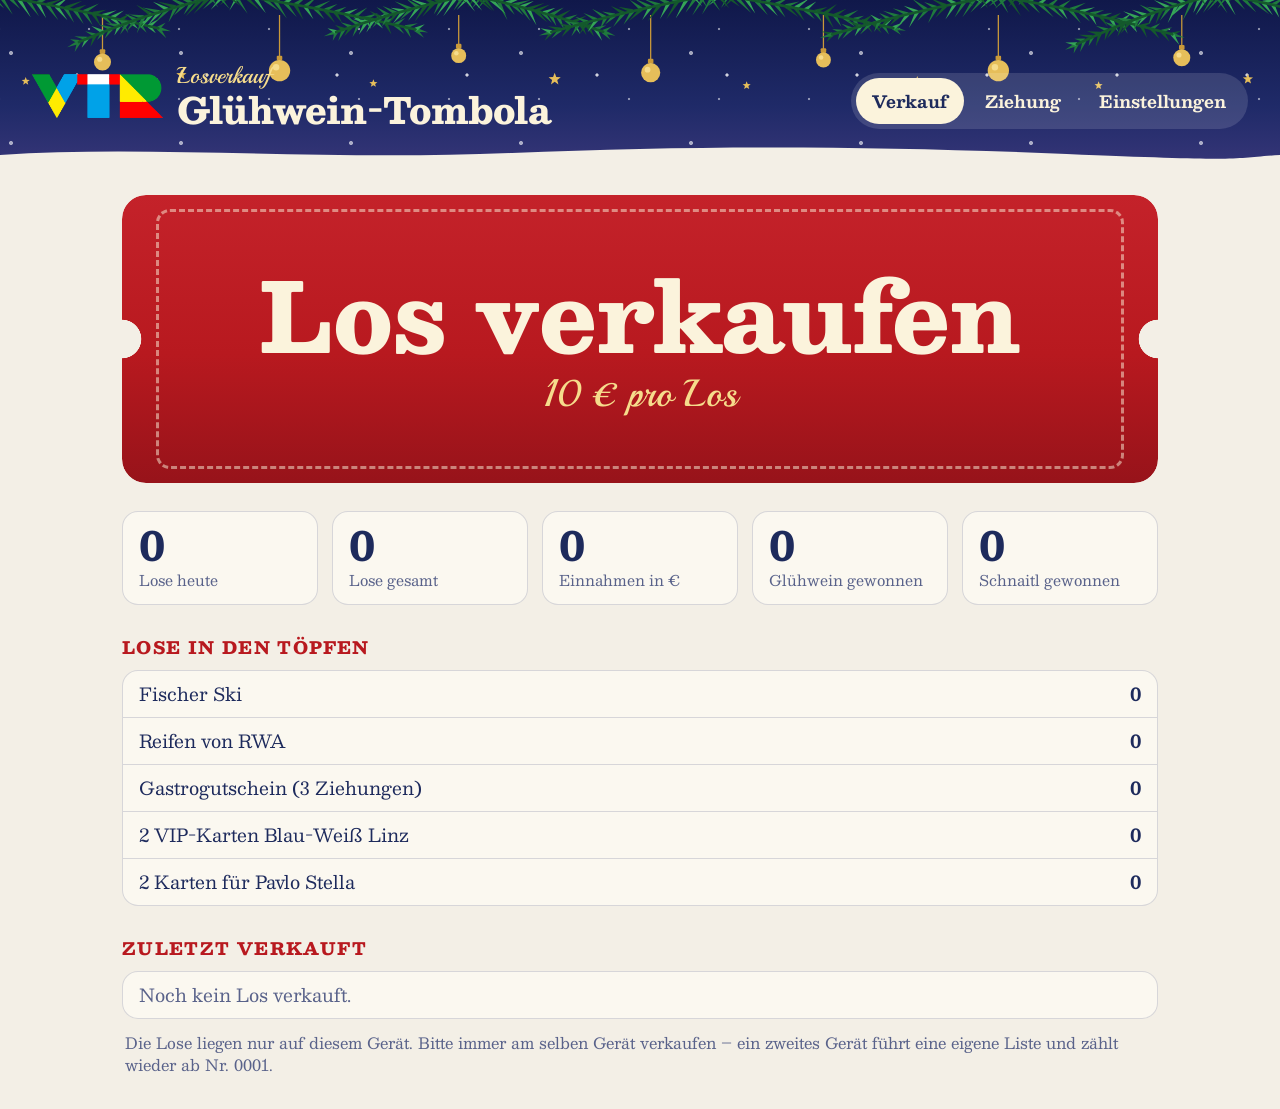
==== index.html @ b615bb98 "Seite mit den Gewinnnummern und ihren QR-Code entfernt Eine öffentliche Liste gibt es nicht mehr; de" ====
<!doctype html>
<html lang="de">
<head>
<meta charset="utf-8">
<meta name="viewport" content="width=device-width, initial-scale=1, viewport-fit=cover">
<meta name="theme-color" content="#10184A">
<meta name="robots" content="noindex">
<title>Tombola – Stand</title>
<link rel="manifest" href="manifest.json">
<link rel="stylesheet" href="stil.css">
</head>
<body class="stand">

<header class="kopf">
  <div class="marke">
    <img class="logo" src="motive/vtr-logo.png" alt="Logo VTR" width="502" height="168">
    <div>
      <p class="schwung">Losverkauf</p>
      <h1 class="block" id="titel">Tombola</h1>
    </div>
  </div>
  <nav class="reiter" role="tablist" aria-label="Bereiche">
    <button role="tab" data-ansicht="verkauf" aria-selected="true">Verkauf</button>
    <button role="tab" data-ansicht="ziehung" aria-selected="false">Ziehung</button>
    <button role="tab" data-ansicht="einstellungen" aria-selected="false">Einstellungen</button>
  </nav>
</header>

<div class="hinweis warn" id="testHinweis" hidden>
  <span id="testHinweisText"></span>
</div>
<div class="hinweis warn" id="speicherWarnung" hidden>
  <span>Dieses Gerät speichert gerade nichts. Verkaufte Lose gehen beim Schließen verloren – bitte den privaten Modus beenden.</span>
</div>
<div class="hinweis" id="sicherungHinweis" hidden>
  <span id="sicherungText"></span>
  <button class="knopf" data-aktion="sichern">Jetzt sichern</button>
</div>

<div class="hinweis status" id="listenStatus" hidden role="status"></div>
<div class="hinweis warn" id="listenMeldung" hidden>
  <span id="listenMeldungText"></span>
  <button class="knopf" id="listenMeldungOk">OK</button>
</div>

<main>
  <!-- ======================================================= Verkauf -->
  <section id="verkauf">
    <button class="verkauf-knopf" id="verkaufen">
      <span class="block">Los verkaufen</span>
      <span class="preis" id="preisText"></span>
    </button>

    <div class="zahlen">
      <div class="zahl"><b class="ziffern" id="zHeute">0</b><span>Lose heute</span></div>
      <div class="zahl"><b class="ziffern" id="zGesamt">0</b><span>Lose gesamt</span></div>
      <div class="zahl"><b class="ziffern" id="zEinnahmen">0</b><span>Einnahmen in €</span></div>
      <div class="zahl"><b class="ziffern" id="zGluehwein">0</b><span>Glühwein gewonnen</span></div>
      <div class="zahl"><b class="ziffern" id="zBier">0</b><span>Schnaitl gewonnen</span></div>
    </div>

    <h2>Lose in den Töpfen</h2>
    <ul class="liste" id="topfListe"></ul>

    <h2>Zuletzt verkauft</h2>
    <ul class="liste" id="letzte"></ul>
    <p class="klein-text nur-hier" id="nurHier"></p>
  </section>

  <!-- ======================================================= Ziehung -->
  <section id="ziehung" hidden>
    <p class="text">Jeder Topf wird für sich gezogen. Ein gezogenes Los kann nicht noch einmal gewinnen.</p>
    <p class="text">Beim Ziehen rollen die Zahlen mit Trommelwirbel, bis ihr „Aufdecken“ antippt. Für die Übertragung das Gerät an die Lautsprecherbox hängen und vorher den Ton prüfen.</p>
    <div class="zeile"><button class="knopf" id="tonTest">Ton testen</button></div>
    <div id="geraeteKasten" hidden>
      <h2>Verkaufsgeräte</h2>
      <p class="text">Vor der Ziehung sollen alle Geräte ihre Lose abgegeben haben. Ein Gerät, das sich länger nicht gemeldet hat, bitte kurz mit Empfang öffnen.</p>
      <ul class="liste" id="geraeteListe"></ul>
    </div>
    <h2>Töpfe</h2>
    <div class="toepfe" id="toepfe"></div>

    <h2>Gewinnnummern veröffentlichen</h2>
    <p class="text">Nach der Ziehung die Datei <b>gewinner.json</b> herunterladen und dort hochladen, wo die Los-Seite liegt – sie ersetzt die vorhandene Datei gleichen Namens. Danach sieht jeder auf seinem Los, ob es gezogen wurde.</p>
    <div class="zeile">
      <label class="feld">Abholung (steht beim Gewinner am Los)
        <input class="breit" id="abholfrist" placeholder="z. B. bis 6. Jänner am Stand">
      </label>
      <button class="knopf" id="gewinnerLaden">gewinner.json herunterladen</button>
    </div>

    <h2>Los prüfen</h2>
    <p class="text">Bei der Abholung Losnummer und Prüfcode vom Handy des Gewinners eintippen.</p>
    <form class="zeile" id="pruefForm">
      <label class="feld">Losnummer <input class="kurz" id="pruefNr" inputmode="numeric" autocomplete="off"></label>
      <label class="feld">Prüfcode <input class="kurz" id="pruefCode" autocomplete="off" autocapitalize="characters" maxlength="4"></label>
      <button class="knopf" type="submit">Prüfen</button>
    </form>
    <div class="ergebnis-zeile" id="pruefErgebnis" hidden role="status"></div>
  </section>

  <!-- ================================================= Einstellungen -->
  <section id="einstellungen" hidden>
    <h2>Lospreis und Quoten</h2>
    <div class="zeile">
      <label class="feld">Preis pro Los (€) <input class="kurz" id="fPreis" type="number" min="0" step="0.5" inputmode="decimal"></label>
      <label class="feld">Glühwein (%) <input class="kurz" id="fGluehwein" type="number" min="0" max="100" step="1" inputmode="numeric"></label>
      <label class="feld">Schnaitl (%) <input class="kurz" id="fBier" type="number" min="0" max="100" step="1" inputmode="numeric"></label>
      <label class="feld">Topf-Los (%) <input class="kurz" id="fTopf" type="number" min="0" max="100" step="1" inputmode="numeric"></label>
    </div>
    <p class="text" id="nietenText"></p>

    <h2>Töpfe</h2>
    <table class="tabelle">
      <thead><tr><th>Preis</th><th class="r">Gewicht</th><th class="r">Chance pro Los</th></tr></thead>
      <tbody id="gewichte"></tbody>
    </table>
    <p class="text matt">Ein höheres Gewicht schickt mehr Lose in diesen Topf. Gewicht 0 nimmt den Topf heraus.</p>

    <h2>Adresse der Los-Seite</h2>
    <p class="text">Diese Adresse steckt im QR-Code. Leer lassen, wenn die Los-Seite neben dieser App liegt.</p>
    <div class="zeile">
      <label class="feld">Adresse <input class="breit" id="fLosSeite" inputmode="url" placeholder="https://…/los.html"></label>
    </div>
    <p class="text matt" id="losSeiteText"></p>

    <h2>Mehrere Geräte</h2>
    <p class="text" id="listeText"></p>
    <div class="zeile" id="listeNeu" hidden>
      <button class="knopf" id="listeAnlegen">Gemeinsame Liste anlegen</button>
    </div>
    <form class="zeile" id="listeBeitreten" hidden>
      <label class="feld">Team-Code eines anderen Geräts
        <input class="breit" id="fTeamCode" autocomplete="off" autocapitalize="characters" spellcheck="false" placeholder="XXXX-XXXX-XXXX-XXXX">
      </label>
      <button class="knopf" type="submit">Beitreten</button>
    </form>
    <div class="zeile" id="listeDabei" hidden>
      <button class="knopf" id="geraetHinzu">Gerät hinzufügen</button>
      <button class="knopf leise" id="listeVerlassen">Gemeinsame Liste verlassen</button>
    </div>

    <h2>Sicherung</h2>
    <p class="text" id="sicherungStand"></p>
    <div class="zeile">
      <button class="knopf" data-aktion="sichern">Sicherung exportieren</button>
      <button class="knopf" id="einspielen">Sicherung einspielen</button>
      <input type="file" id="sicherungDatei" accept="application/json,.json" hidden>
    </div>

    <h2>Neu anfangen</h2>
    <p class="text" id="loeschenText"></p>
    <div class="zeile"><button class="knopf" id="allesLoeschen">Alle Lose löschen</button></div>
  </section>
</main>

<!-- Verkauftes Los -->
<dialog id="losDialog" aria-labelledby="losTitel">
  <div class="los-dialog">
    <div class="qr-seite">
      <div class="block" id="losTitel">Bitte scannen</div>
      <div class="qr" id="qr"></div>
      <div class="link-zeile" id="linkZeile"></div>
    </div>
    <div class="seller-seite">
      <div class="losnummer">Los <b class="ziffern" id="dNr"></b><span class="matt" id="dCode"></span></div>
      <button class="verdeckt" id="dErgebnis"></button>
      <div class="zeile">
        <button class="knopf leise" id="dStorno">Storno</button>
        <button class="knopf rot" id="dFertig">Fertig</button>
      </div>
    </div>
  </div>
</dialog>

<!-- Ziehung als Auftritt: Die Zahlen rollen mit Trommelwirbel, bis jemand "Aufdecken" antippt. -->
<dialog id="ziehDialog" aria-labelledby="ziehPreis">
  <div class="zieh-buehne">
    <p class="schwung" id="ziehDach">Ziehung</p>
    <div class="block zieh-preis" id="ziehPreis"></div>
    <p class="zieh-nr">Los Nr.</p>
    <div class="zieh-zahl ziffern" id="ziehZahl">0000</div>
    <p class="zieh-unter" id="ziehUnter"></p>
    <div class="zeile">
      <button class="knopf rot gross" id="ziehAufdecken">Aufdecken</button>
      <button class="knopf gross" id="ziehFertig" hidden>Fertig</button>
    </div>
  </div>
</dialog>

<!-- Gerät hinzufügen: QR-Code und Team-Code der gemeinsamen Liste -->
<dialog id="teamDialog" aria-labelledby="teamTitel">
  <div class="team-dialog">
    <div class="block" id="teamTitel">Gerät hinzufügen</div>
    <p class="text">Mit der Kamera des neuen Geräts scannen. Es öffnet die Stand-App und fragt, ob es beitreten soll.</p>
    <div class="qr" id="teamQr"></div>
    <div class="link-zeile" id="teamAdresse"></div>
    <p class="text">Oder dort unter Einstellungen diesen Team-Code eintippen:</p>
    <div class="team-code ziffern" id="teamCodeText"></div>
    <p class="klein-text">Wer diesen Code hat, kann alle Lose sehen und ändern. Bitte nur im Team zeigen.</p>
    <div class="zeile"><button class="knopf rot" id="teamFertig">Fertig</button></div>
  </div>
</dialog>

<!-- Liste anlegen oder beitreten: Name des Geräts -->
<dialog id="beitrittDialog">
  <form method="dialog" class="frage">
    <p id="beitrittText"></p>
    <label class="feld">Name dieses Geräts
      <input class="breit" id="beitrittName" maxlength="40" autocomplete="off" placeholder="z. B. Handy Gregor">
    </label>
    <div class="zeile">
      <button class="knopf" value="nein" id="beitrittNein">Abbrechen</button>
      <button class="knopf rot" value="ja" id="beitrittJa">Beitreten</button>
    </div>
  </form>
</dialog>

<!-- Rückfrage -->
<dialog id="frageDialog">
  <form method="dialog" class="frage">
    <p id="frageText"></p>
    <div class="zeile">
      <button class="knopf" value="nein" id="frageNein">Abbrechen</button>
      <button class="knopf rot" value="ja" id="frageJa">Ja</button>
    </div>
  </form>
</dialog>

<script src="daten.js"></script>
<script src="logik.js"></script>
<script src="qr.js"></script>
<script src="stand.js"></script>
</body>
</html>
---- stil.css ----
/* Aussehen wie der Flyer zum Glühweinstand: Nachtblau, Rot, Creme und Gold,
   Tannenzweige mit goldenen Kugeln, kräftige Blockschrift und eine Schreibschrift. */

@font-face { font-family: "Besley"; src: url("fonts/Besley-VF.ttf"); font-weight: 400 900; font-style: normal; font-display: swap; }
@font-face { font-family: "Playball"; src: url("fonts/Playball-Regular.ttf"); font-weight: 400; font-style: normal; font-display: swap; }

:root {
  --f-nacht: #1D2A5C;
  --f-nacht-tief: #10184A;
  --f-rot: #B8191F;
  --f-rot-tief: #97131A;
  --f-creme: #F3EFE6;
  --f-creme-hell: #FBF3DC;
  --f-papier: #FBF8F0;
  --f-gold: #E6BE5A;
  --f-gold-hell: #F6DC8C;
  --f-tanne: #1F7A3D;
  --f-tanne-tief: #14592C;
  --f-matt: #59628A;
  --f-linie: rgba(29, 42, 92, 0.16);
  --f-fokus: #00A2E8;
}

* { box-sizing: border-box; margin: 0; padding: 0; }
html { -webkit-text-size-adjust: 100%; }
body {
  background: var(--f-creme);
  color: var(--f-nacht);
  font-family: "Besley", Georgia, serif;
  font-size: 18px;
  line-height: 1.45;
  font-variant-numeric: lining-nums;
  min-height: 100vh;
  min-height: 100dvh;
}
button, input { font: inherit; color: inherit; }
[hidden] { display: none !important; }

.block { font-family: "Besley", Georgia, serif; font-weight: 800; line-height: 1.05; }
.schwung { font-family: "Playball", Georgia, serif; font-weight: 400; }
.matt { color: var(--f-matt); }
.ziffern { font-variant-numeric: lining-nums; }

/* ---------- Knöpfe ---------- */
.knopf {
  display: inline-flex; align-items: center; justify-content: center; gap: 0.5em;
  min-height: 52px; padding: 0.45em 1.2em;
  border: 2px solid var(--f-nacht); border-radius: 12px;
  background: var(--f-papier); color: var(--f-nacht);
  font-weight: 700; font-size: 1em;
  cursor: pointer; touch-action: manipulation;
  transition: transform 0.06s, filter 0.06s;
}
.knopf:active:not(:disabled) { transform: translateY(2px); filter: brightness(0.92); }
.knopf:disabled { opacity: 0.45; cursor: default; }
.knopf:focus-visible, .reiter button:focus-visible, input:focus-visible { outline: 3px solid var(--f-fokus); outline-offset: 3px; }
.knopf.rot { background: var(--f-rot); border-color: var(--f-rot); color: var(--f-creme-hell); }
.knopf.leise { min-height: 44px; border-width: 1.5px; border-color: rgba(29, 42, 92, 0.4); background: transparent; font-weight: 600; }

/* ============================================================ STAND */

/* Kopf: Nachthimmel mit Schnee, oben eine Girlande aus Tannenzweigen, unten eine Schneekante */
.stand .kopf {
  position: relative;
  display: flex; flex-wrap: wrap; align-items: flex-end; justify-content: space-between; gap: 14px 24px;
  padding: 64px clamp(16px, 3vw, 32px) 34px;
  color: var(--f-creme-hell);
  background:
    url("motive/girlande.svg") top center / max(100%, 900px) auto no-repeat,
    radial-gradient(circle, rgba(255, 255, 255, 0.8) 1.3px, transparent 1.9px) 12px 20px / 130px 110px,
    radial-gradient(circle, rgba(255, 255, 255, 0.5) 1px, transparent 1.6px) 44px 64px / 90px 70px,
    radial-gradient(circle, rgba(255, 255, 255, 0.6) 1.7px, transparent 2.3px) 96px 8px / 170px 90px,
    linear-gradient(180deg, #10184A 0%, #1F2A68 65%, #353577 100%);
}
.stand .kopf::after {
  content: ""; position: absolute; left: 0; right: 0; bottom: -1px; height: 20px;
  background: url("data:image/svg+xml,%3Csvg xmlns='http://www.w3.org/2000/svg' viewBox='0 0 1200 20' preserveAspectRatio='none'%3E%3Cpath fill='%23F3EFE6' d='M0,20V11C140,1 300,17 480,9S820,2 1000,10s150,4 200,1V20Z'/%3E%3C/svg%3E") bottom center / 100% 100% no-repeat;
}
.marke { display: flex; align-items: center; gap: 14px; }
.marke .logo { display: block; height: 44px; width: auto; }
.marke .schwung { font-size: 23px; line-height: 1; color: var(--f-gold-hell); }
.marke h1 { font-size: clamp(24px, 3.3vw, 36px); letter-spacing: -0.02em; white-space: nowrap; margin-top: 4px; }

.reiter { display: flex; gap: 4px; padding: 5px; border-radius: 999px; background: rgba(255, 255, 255, 0.13); }
.reiter button {
  min-height: 46px; padding: 0 1em; border: 0; border-radius: 999px; background: transparent; color: var(--f-creme-hell);
  font-weight: 700; font-size: 0.94em; cursor: pointer; touch-action: manipulation;
}
.reiter button[aria-selected="true"] { background: var(--f-creme-hell); color: var(--f-nacht); }
/* Am Handy: Titel und Reiter verkleinern, damit beides in die Breite passt */
@media (max-width: 560px) {
  .marke .logo { height: 32px; }
  .marke .schwung { font-size: 19px; }
  .marke h1 { font-size: calc((100vw - 150px) / 10.6); }
  .reiter { width: 100%; }
  .reiter button { flex: 1; padding: 0 0.3em; font-size: 0.8em; }
}

.hinweis {
  margin: 16px clamp(16px, 3vw, 32px) 0; padding: 12px 16px;
  border: 1.5px solid var(--f-linie); border-left: 8px solid var(--f-gold); border-radius: 14px; background: var(--f-papier);
  display: flex; flex-wrap: wrap; align-items: center; justify-content: space-between; gap: 10px 20px;
}
.hinweis.warn { border-left-color: var(--f-rot); }

.stand main { padding: clamp(16px, 3vw, 32px); max-width: 1100px; margin: 0 auto; }
.stand h2 { font-size: 0.95em; font-weight: 800; text-transform: uppercase; letter-spacing: 0.08em; color: var(--f-rot); margin: 30px 0 10px; }
.stand p.text { max-width: 62ch; margin: 8px 0; }

/* Verkauf: der große Knopf ist ein rotes Ticket wie am Flyer */
.verkauf-knopf {
  position: relative;
  display: flex; flex-direction: column; align-items: center; justify-content: center; gap: 10px;
  width: 100%; min-height: clamp(180px, 32vh, 300px);
  border: 0; border-radius: 24px;
  background: linear-gradient(180deg, #C4222A, var(--f-rot) 55%, var(--f-rot-tief)); color: var(--f-creme-hell);
  cursor: pointer; touch-action: manipulation;
  transition: transform 0.06s, filter 0.06s;
  -webkit-mask: radial-gradient(circle 20px at 0 50%, transparent 19px, #000 19.6px), radial-gradient(circle 20px at 100% 50%, transparent 19px, #000 19.6px);
  -webkit-mask-composite: source-in;
  mask: radial-gradient(circle 20px at 0 50%, transparent 19px, #000 19.6px), radial-gradient(circle 20px at 100% 50%, transparent 19px, #000 19.6px);
  mask-composite: intersect;
}
.verkauf-knopf::before { content: ""; position: absolute; inset: 14px 34px; border: 3px dashed rgba(251, 243, 220, 0.5); border-radius: 14px; pointer-events: none; }
.verkauf-knopf:active { transform: scale(0.99); filter: brightness(0.9); }
.verkauf-knopf:focus-visible { outline: 4px solid var(--f-gold-hell); outline-offset: -10px; }
.verkauf-knopf .block { font-size: clamp(34px, 9.2vw, 96px); }
.verkauf-knopf .preis { font-family: "Playball", Georgia, serif; font-size: clamp(24px, 3.6vw, 38px); line-height: 1; color: var(--f-gold-hell); }

.zahlen { display: grid; grid-template-columns: repeat(auto-fit, minmax(124px, 1fr)); gap: 14px; margin-top: 28px; }
.zahl { border: 1.5px solid var(--f-linie); border-radius: 16px; padding: 12px 16px; background: var(--f-papier); }
.zahl b { display: block; font-weight: 800; font-size: 40px; line-height: 1.05; }
.zahl span { font-size: 0.82em; color: var(--f-matt); }

.liste { list-style: none; border: 1.5px solid var(--f-linie); border-radius: 16px; background: var(--f-papier); overflow: hidden; }
.liste li { display: flex; align-items: center; justify-content: space-between; gap: 12px; padding: 10px 16px; }
.liste li + li { border-top: 1px solid var(--f-linie); }
.liste .leer { color: var(--f-matt); }
.liste .storno { text-decoration: line-through; color: var(--f-matt); }
.liste .nr { font-weight: 800; min-width: 5.2em; }
.liste .zeit { color: var(--f-matt); min-width: 3.6em; }
.liste .erg { flex: 1; }
.marke-g { color: var(--f-rot); font-weight: 700; }

/* Ziehung */
.toepfe { display: grid; grid-template-columns: repeat(auto-fit, minmax(320px, 1fr)); gap: 18px; }
.topf { border: 1.5px solid var(--f-linie); border-top: 8px solid var(--f-nacht); border-radius: 18px; background: var(--f-papier); padding: 16px 18px 18px; display: flex; flex-direction: column; gap: 10px; }
.topf h3 { font-size: 1.2em; font-weight: 800; line-height: 1.2; }
.topf .gezogen { list-style: none; display: flex; flex-direction: column; gap: 8px; }
.topf .gezogen li { display: flex; flex-wrap: wrap; align-items: center; justify-content: space-between; gap: 8px 10px; border-top: 2px dashed rgba(29, 42, 92, 0.3); padding-top: 8px; }
.topf .gezogen .nummer { font-weight: 800; font-size: 32px; line-height: 1.05; white-space: nowrap; color: var(--f-rot); }
.topf .gezogen .knopf { white-space: nowrap; padding: 0.3em 0.9em; font-size: 0.9em; }
.topf .knopf { margin-top: auto; }

.zeile { display: flex; flex-wrap: wrap; align-items: end; gap: 12px; margin: 10px 0; }
.feld { display: flex; flex-direction: column; gap: 4px; font-size: 0.86em; font-weight: 700; }
.feld input {
  min-height: 48px; padding: 0 12px; font-size: 1.15em; font-weight: 500;
  border: 2px solid rgba(29, 42, 92, 0.35); border-radius: 10px; background: #fff; width: 9em;
}
.feld input.breit { width: min(32em, 80vw); }
.feld input.kurz { width: 6em; }
.ergebnis-zeile { margin-top: 8px; padding: 12px 16px; border: 1.5px solid var(--f-linie); border-left: 10px solid var(--f-matt); border-radius: 14px; background: var(--f-papier); font-weight: 700; }
.ergebnis-zeile.gut { border-left-color: var(--f-tanne); }
.ergebnis-zeile.schlecht { border-left-color: var(--f-rot); }

.tabelle { width: 100%; max-width: 640px; border-collapse: collapse; }
.tabelle th, .tabelle td { text-align: left; padding: 6px 10px 6px 0; }
.tabelle th { font-size: 0.78em; text-transform: uppercase; letter-spacing: 0.06em; color: var(--f-matt); }
.tabelle td.r, .tabelle th.r { text-align: right; }
.tabelle input { min-height: 44px; width: 5em; padding: 0 10px; border: 2px solid rgba(29, 42, 92, 0.35); border-radius: 10px; background: #fff; }

/* Dialoge */
dialog {
  margin: auto; border: 0; border-radius: 24px;
  background: var(--f-creme); color: var(--f-nacht);
  box-shadow: 0 24px 60px rgba(0, 0, 0, 0.45);
  max-width: min(94vw, 900px); max-height: 94vh; overflow: auto;
}
dialog::backdrop { background: rgba(16, 24, 74, 0.93); }
.frage { padding: 26px; width: min(88vw, 480px); }
.frage p { font-size: 1.08em; margin-bottom: 22px; }
.frage .zeile { justify-content: flex-end; margin: 0; }

.los-dialog { padding: clamp(16px, 3vw, 28px); display: grid; grid-template-columns: minmax(240px, 1.1fr) minmax(240px, 1fr); gap: clamp(16px, 3vw, 32px); align-items: stretch; }
@media (max-width: 640px) { .los-dialog { grid-template-columns: 1fr; } }
.qr-seite { display: flex; flex-direction: column; align-items: center; gap: 12px; text-align: center; }
.qr-seite .block { font-size: clamp(28px, 4.2vw, 42px); color: var(--f-rot); }
.qr { width: min(100%, 52vh, 420px); aspect-ratio: 1; padding: 10px; border: 1.5px solid var(--f-linie); border-radius: 16px; background: #fff; }
.qr svg { display: block; width: 100%; height: 100%; }
.link-zeile { font-size: 0.66em; color: var(--f-matt); word-break: break-all; max-width: 34em; }
.seller-seite { display: flex; flex-direction: column; gap: 14px; }
.losnummer { font-size: 1.05em; }
.losnummer b { font-weight: 800; font-size: 50px; line-height: 1.05; display: block; }
/* Das Ergebnis am Tablet liegt wie am Handy unter Goldfolie und zeigt danach dieselben Farben. */
.verdeckt {
  flex: 1; min-height: 150px; display: flex; flex-direction: column; align-items: center; justify-content: center; gap: 6px;
  border: 0; border-radius: 16px; text-align: center; padding: 16px; color: var(--f-nacht);
  background: repeating-linear-gradient(135deg, rgba(255, 255, 255, 0.2) 0 9px, transparent 9px 34px), linear-gradient(135deg, #F3D98C, #D7AC4A 50%, #EDCF7C);
  outline: 2.5px dashed rgba(29, 42, 92, 0.5); outline-offset: -10px;
  cursor: pointer; touch-action: manipulation; font-weight: 800; font-size: 1.15em;
}
.verdeckt small { font-weight: 600; font-size: 0.72em; }
.verdeckt .block { font-size: clamp(26px, 3.6vw, 40px); }
.verdeckt.offen { outline: 0; cursor: default; font-size: 1em; background: #E6E0D1; box-shadow: inset 0 0 0 3px rgba(29, 42, 92, 0.14); }
.verdeckt.offen .block { color: var(--f-rot); }
.verdeckt.offen.gewinn { box-shadow: none; color: var(--f-creme-hell); background: linear-gradient(180deg, #131B50, #2B3076); }
.verdeckt.offen.gewinn .block { color: var(--f-gold-hell); }
.verdeckt.offen[data-art="gluehwein"] { background: linear-gradient(180deg, #C4222A, var(--f-rot-tief)); }
.verdeckt.offen[data-art="bier"] { background: linear-gradient(180deg, #22843F, var(--f-tanne-tief)); }
.seller-seite .zeile { margin: 0; }
.seller-seite .zeile .knopf.rot { flex: 1; }

/* ============================================================== LOS */
/* Die Los-Seite fürs Kundenhandy folgt dem Flyer zum Glühweinstand:
   Nachthimmel mit Schnee, Tannenzweige mit goldenen Kugeln, rotes Ticket, cremefarbenes Papier. */

body.los {
  position: relative; overflow-x: hidden;
  display: flex; flex-direction: column; align-items: center;
  padding: 0 14px 48px;
  background: none; color: var(--f-creme-hell);
  font-size: 17px;
}
html:has(body.los) { background: #10184A; }
body.los::before {
  content: ""; position: fixed; inset: 0; z-index: -2;
  background: linear-gradient(180deg, #10184A 0%, #1B2562 42%, #3A3776 80%, #5C4E85 100%);
}
/* Schnee: drei Lagen Punkte, die langsam nach unten wandern */
body.los::after {
  content: ""; position: fixed; inset: -220px 0 0 0; z-index: -1; pointer-events: none;
  background-image:
    radial-gradient(circle, rgba(255, 255, 255, 0.85) 1.3px, transparent 1.9px),
    radial-gradient(circle, rgba(255, 255, 255, 0.5) 1px, transparent 1.6px),
    radial-gradient(circle, rgba(255, 255, 255, 0.7) 1.9px, transparent 2.5px),
    radial-gradient(circle, rgba(255, 255, 255, 0.6) 1.2px, transparent 1.8px),
    radial-gradient(circle, rgba(255, 255, 255, 0.4) 1.5px, transparent 2.1px);
  /* Die Höhen teilen alle 220px – so läuft der Schneefall ohne Sprung durch. */
  background-size: 130px 110px, 90px 220px, 170px 220px, 210px 110px, 70px 220px;
  background-position: 12px 20px, 44px 64px, 96px 8px, 150px 86px, 30px 150px;
  animation: schneien 16s linear infinite;
}
@keyframes schneien { to { transform: translateY(220px); } }

.los .zweige { position: absolute; top: 0; left: 50%; transform: translateX(-50%); width: min(100%, 520px); pointer-events: none; }

.los-kopf { position: relative; width: min(100%, 430px); padding: 104px 6px 20px; }
.los-kopf .schwung { color: var(--f-gold-hell); font-size: 27px; line-height: 1; }
/* Der Titel soll in eine Zeile passen: Die Schrift ist rund 10,4-mal so breit wie hoch. */
.los-kopf h1 { font-size: min(38px, calc((100vw - 44px) / 10.4)); letter-spacing: -0.02em; white-space: nowrap; color: var(--f-creme-hell); margin-top: 6px; }
.los-kopf .verein { display: flex; flex-wrap: wrap; align-items: center; justify-content: space-between; gap: 8px 10px; margin-top: 10px; font-weight: 600; font-size: 13px; color: var(--f-creme-hell); }
.los-kopf .logo { display: block; height: 32px; width: auto; }

.los .karte { width: min(100%, 430px); border-radius: 20px; background: var(--f-creme); color: var(--f-nacht); overflow: hidden; }
/* Kerben links und rechts an der Abrisslinie, wie beim Ticket am Flyer */
.los .ticket {
  --kerbe: 80px;
  -webkit-mask: radial-gradient(circle 13px at 0 var(--kerbe), transparent 12px, #000 12.6px), radial-gradient(circle 13px at 100% var(--kerbe), transparent 12px, #000 12.6px);
  -webkit-mask-composite: source-in;
  mask: radial-gradient(circle 13px at 0 var(--kerbe), transparent 12px, #000 12.6px), radial-gradient(circle 13px at 100% var(--kerbe), transparent 12px, #000 12.6px);
  mask-composite: intersect;
}
.abriss {
  position: relative; height: 80px; padding: 0 clamp(16px, 6vw, 24px);
  display: flex; align-items: center; justify-content: space-between; gap: 12px;
  background: var(--f-rot); color: var(--f-creme-hell);
}
.abriss::after { content: ""; position: absolute; left: 20px; right: 20px; bottom: 0; border-bottom: 3px dashed rgba(251, 243, 220, 0.7); }
.abriss .wort { display: flex; align-items: center; gap: 8px; font-size: clamp(20px, 6.4vw, 26px); white-space: nowrap; color: var(--f-gold-hell); }
.abriss .wort::before { content: "★"; font-style: normal; font-size: 0.75em; color: var(--f-gold); }
.abriss .block { font-size: clamp(28px, 9vw, 36px); white-space: nowrap; }
.los .ziffern { font-variant-numeric: lining-nums; }

.rubbelfeld { position: relative; margin: 20px 18px 18px; aspect-ratio: 1 / 1; border-radius: 16px; overflow: hidden; background: var(--f-nacht); }
/* Wer nach dem Aufdecken weiterrubbelt, soll weder Text markieren noch das Flaschenbild "anfassen". */
.rubbelfeld, .rubbelfeld * { -webkit-user-select: none; user-select: none; -webkit-touch-callout: none; }
.rubbelfeld img { pointer-events: none; -webkit-user-drag: none; }
.rubbelfeld canvas { position: absolute; inset: 0; z-index: 2; width: 100%; height: 100%; touch-action: none; cursor: grab; transition: opacity 0.45s, transform 0.45s; }
.rubbelfeld canvas.weg { opacity: 0; transform: scale(1.18); pointer-events: none; }

/* Das Ergebnis unter der Rubbelschicht. data-art: imTopf · gewonnen · gluehwein · bier · niete · nichtGezogen */
.ergebnis {
  position: absolute; inset: 0; display: flex; flex-direction: column; align-items: center; justify-content: center; gap: 10px;
  padding: 16px; text-align: center;
  background: linear-gradient(180deg, #131B50, #2B3076); color: var(--f-creme-hell);
}
.ergebnis .motiv { width: 40%; height: 40%; }
.ergebnis .bild { display: block; width: 100%; height: 100%; overflow: visible; }
.ergebnis .worte { display: flex; flex-direction: column; align-items: inherit; gap: 6px; }
.ergebnis .dach { font-weight: 700; text-transform: uppercase; letter-spacing: 0.1em; font-size: 0.8em; }
.ergebnis .gross { font-size: clamp(30px, 10vw, 44px); color: var(--f-gold-hell); text-wrap: balance; hyphens: auto; overflow-wrap: break-word; }
.ergebnis .gross.lang { font-size: clamp(19px, 6.2vw, 27px); }
.ergebnis .klein { font-weight: 600; font-size: 0.95em; }

.ergebnis[data-art="gluehwein"] { background: linear-gradient(180deg, #C4222A, var(--f-rot-tief)); }
.ergebnis[data-art="gluehwein"] .motiv { width: 44%; height: 44%; }

.ergebnis[data-art="bier"] { flex-direction: row; gap: 14px; padding: 16px 18px; text-align: left; background: linear-gradient(180deg, #22843F, var(--f-tanne-tief)); }
.ergebnis[data-art="bier"] .motiv { flex: none; width: 34%; height: 90%; padding: 12px 8px 8px; border-radius: 999px 999px 16px 16px; background: #F8F3E7; }
.ergebnis[data-art="bier"] .motiv img { display: block; width: 100%; height: 100%; object-fit: contain; mix-blend-mode: multiply; }
.ergebnis[data-art="bier"] .worte { align-items: flex-start; min-width: 0; }
.ergebnis[data-art="bier"] .gross { font-size: clamp(22px, 7.4vw, 32px); }

.ergebnis[data-stufe="still"] { background: #E6E0D1; color: var(--f-nacht); box-shadow: inset 0 0 0 3px rgba(29, 42, 92, 0.14); border-radius: 16px; }
.ergebnis[data-stufe="still"] .motiv { width: 62%; height: 36%; }
.ergebnis[data-stufe="still"] .gross { color: var(--f-rot); }

.antippen { display: block; margin: -4px auto 12px; min-height: 44px; padding: 0 14px; border: 0; background: none; text-decoration: underline; text-underline-offset: 3px; color: rgba(29, 42, 92, 0.75); cursor: pointer; }
.details { padding: 0 22px 20px; display: flex; flex-direction: column; gap: 10px; }
.details .merken { border-left: 6px solid var(--f-gold); border-radius: 10px; padding: 10px 14px; background: #FBF8F0; font-size: 0.95em; }
.details a:not(.knopf) { color: var(--f-rot); font-weight: 700; overflow-wrap: anywhere; }
.klein-text { font-size: 0.86em; color: var(--f-matt); }
/* Kasten "Nicht bei der Ziehung dabei?": Los per E-Mail oder WhatsApp an den Verein schicken */
.kontakt { display: flex; flex-direction: column; gap: 8px; padding: 14px 16px 16px; border: 1.5px solid var(--f-linie); border-radius: 14px; background: var(--f-papier); }
.kontakt h2 { font-size: 1.02em; font-weight: 800; line-height: 1.25; }
.kontakt .knoepfe { display: flex; flex-wrap: wrap; gap: 8px; margin-top: 2px; }
.kontakt .knopf { flex: 1 1 auto; min-height: 48px; text-decoration: none; font-size: 0.94em; }
.kontakt small { font-size: 0.78em; line-height: 1.35; color: var(--f-matt); }

.fuss { border-top: 3px dashed rgba(29, 42, 92, 0.3); padding: 12px 22px 14px; display: flex; justify-content: space-between; gap: 12px; font-size: 0.9em; }
.fuss b { letter-spacing: 0.14em; }
.fehler { padding: 30px 22px; text-align: center; }
.fehler .block { font-size: 36px; color: var(--f-rot); margin-bottom: 10px; }

#konfetti { position: fixed; inset: 0; z-index: 5; width: 100%; height: 100%; pointer-events: none; }
/* Folienkrümel, die beim Rubbeln wegfliegen – über dem Los, damit sie auch über den Rand des Feldes fallen können. */
#spaene { position: fixed; inset: 0; z-index: 4; width: 100%; height: 100%; pointer-events: none; }

/* ---------------------------------------------- Auftritt nach dem Rubbeln */
/* .offen     = Ergebnis ist aufgedeckt (auch beim späteren Wiederöffnen): ruhige Dauerbewegung.
   .auftritt  = gerade eben aufgerubbelt: einmaliger Auftritt. Ausgelöst in los.js.
   data-stufe = still (Niete) · klein (Glühwein) · gross (im Lostopf) · haupt (gezogen). */

.ergebnis > * { position: relative; z-index: 1; }
.ergebnis .gross, .ergebnis .motiv { will-change: transform; }

/* Strahlen hinter dem Stern */
.ergebnis[data-stufe="gross"]::before, .ergebnis[data-stufe="haupt"]::before {
  content: ""; position: absolute; left: 50%; top: 50%; width: 160%; aspect-ratio: 1 / 1; margin: -80% 0 0 -80%;
  border-radius: 50%;
  background: repeating-conic-gradient(rgba(255, 255, 255, 0.075) 0 9deg, transparent 9deg 18deg);
  opacity: 0; transition: opacity 0.7s;
}
.ergebnis.offen[data-stufe="gross"]::before, .ergebnis.offen[data-stufe="haupt"]::before {
  opacity: 1; animation: drehen 50s linear infinite;
}

/* Funkelnde Sternchen rund um den Preis */
.ergebnis .funken { position: absolute; inset: 0; display: none; }
.ergebnis.offen[data-stufe="gross"] .funken, .ergebnis.offen[data-stufe="haupt"] .funken { display: block; }
.funken i {
  position: absolute; width: 20px; height: 20px; background: var(--f-gold-hell); transform: scale(0);
  clip-path: polygon(50% 0, 61% 39%, 100% 50%, 61% 61%, 50% 100%, 39% 61%, 0 50%, 39% 39%);
  animation: funkeln 2.2s ease-in-out infinite;
}
.funken i:nth-child(1) { left: 9%;  top: 12%; animation-delay: 0s; }
.funken i:nth-child(2) { left: 80%; top: 9%;  animation-delay: 0.5s; width: 26px; height: 26px; }
.funken i:nth-child(3) { left: 87%; top: 44%; animation-delay: 1.1s; width: 14px; height: 14px; }
.funken i:nth-child(4) { left: 6%;  top: 50%; animation-delay: 1.6s; width: 14px; height: 14px; }
.funken i:nth-child(5) { left: 14%; top: 84%; animation-delay: 0.8s; width: 24px; height: 24px; }
.funken i:nth-child(6) { left: 78%; top: 82%; animation-delay: 0.2s; }
.funken i:nth-child(7) { left: 26%; top: 24%; animation-delay: 1.3s; width: 12px; height: 12px; background: #fff; }
.funken i:nth-child(8) { left: 68%; top: 27%; animation-delay: 1.9s; width: 12px; height: 12px; background: #fff; }

/* Lostopf und Hauptgewinn: Stern wirbelt, Preis wird aufgestempelt, die Karte bebt kurz */
.ergebnis.offen[data-stufe="gross"] .motiv, .ergebnis.offen[data-stufe="haupt"] .motiv { animation: pulsieren 2.4s ease-in-out infinite; }
.ergebnis.auftritt[data-stufe="gross"] .motiv, .ergebnis.auftritt[data-stufe="haupt"] .motiv {
  animation: wirbeln 1s cubic-bezier(0.3, 0.7, 0.3, 1), pulsieren 2.4s ease-in-out 1s infinite;
}
.ergebnis.auftritt[data-stufe="gross"] .gross { animation: stempeln 0.75s cubic-bezier(0.3, 0.7, 0.3, 1) 0.15s; }
.ergebnis.auftritt[data-stufe="haupt"] .gross { animation: stempeln 0.75s cubic-bezier(0.3, 0.7, 0.3, 1) 0.15s, pulsieren 1.6s ease-in-out 0.9s infinite; }
.ergebnis.offen[data-stufe="haupt"]:not(.auftritt) .gross { animation: pulsieren 1.6s ease-in-out infinite; }
.karte.wumms { animation: beben 0.55s 0.2s; }

/* Glühwein und Schnaitl: Häferl oder Flasche prosten zu; Dampf steigt, Bläschen perlen */
.dampf { transform-box: fill-box; transform-origin: 50% 100%; }
.dampf:nth-child(2) { animation-delay: -0.9s; }
.dampf:nth-child(3) { animation-delay: -1.8s; }
.ergebnis.offen .dampf { animation-name: dampfen; animation-duration: 2.7s; animation-timing-function: ease-in-out; animation-iteration-count: infinite; }
.ergebnis[data-stufe="klein"] .motiv { transform-origin: 50% 85%; }
.ergebnis .blasen { position: absolute; inset: 0; z-index: 0; display: none; }
.ergebnis.offen[data-art="bier"] .blasen { display: block; }
.blasen i { position: absolute; bottom: -14px; width: 10px; height: 10px; border: 2px solid rgba(255, 255, 255, 0.5); border-radius: 50%; opacity: 0; animation: perlen 3.4s ease-in infinite; }
.blasen i:nth-child(1) { left: 50%; animation-delay: 0s; }
.blasen i:nth-child(2) { left: 62%; animation-delay: -1.2s; width: 7px; height: 7px; }
.blasen i:nth-child(3) { left: 74%; animation-delay: -2.3s; width: 13px; height: 13px; }
.blasen i:nth-child(4) { left: 86%; animation-delay: -0.6s; width: 6px; height: 6px; }
.blasen i:nth-child(5) { left: 93%; animation-delay: -1.8s; }
.blasen i:nth-child(6) { left: 56%; animation-delay: -2.9s; width: 6px; height: 6px; }
.ergebnis.auftritt[data-stufe="klein"] .motiv { animation: prosten 1.3s ease-in-out; }
.ergebnis.auftritt[data-stufe="klein"] .gross { animation: stempeln-leicht 0.6s ease-out 0.2s; }

/* Niete: der Zweig wiegt sich, das Wort setzt sich mit einem kleinen Ruck */
.ergebnis[data-stufe="still"] .motiv { transform-origin: 8% 80%; }
.ergebnis.offen[data-stufe="still"] .motiv { animation: wiegen-leise 5s ease-in-out infinite; }
.ergebnis.auftritt[data-stufe="still"] .motiv { animation: wiegen 1.8s ease-in-out, wiegen-leise 5s ease-in-out 1.8s infinite; }
.ergebnis.auftritt[data-stufe="still"] .gross { animation: stempeln-leicht 0.5s ease-out 0.1s; }

/* Der Text unter dem Los rückt nach */
.details.auftritt > * { animation: nachruecken 0.5s ease-out both; }
.details.auftritt > :nth-child(1) { animation-delay: 0.35s; }
.details.auftritt > :nth-child(2) { animation-delay: 0.5s; }
.details.auftritt > :nth-child(3) { animation-delay: 0.65s; }
.details.auftritt > :nth-child(n+4) { animation-delay: 0.8s; }

@keyframes drehen { to { transform: rotate(360deg); } }
@keyframes funkeln {
  0%, 100% { transform: scale(0) rotate(0deg); }
  50% { transform: scale(1) rotate(45deg); }
}
@keyframes pulsieren {
  0%, 100% { transform: scale(1); }
  50% { transform: scale(1.07); }
}
@keyframes wirbeln {
  0% { transform: scale(1) rotate(0deg); }
  35% { transform: scale(1.9) rotate(140deg); }
  70% { transform: scale(0.9) rotate(340deg); }
  100% { transform: scale(1) rotate(360deg); }
}
@keyframes stempeln {
  0% { transform: scale(1); }
  25% { transform: scale(1.5) rotate(-5deg); }
  55% { transform: scale(0.92) rotate(1.5deg); }
  78% { transform: scale(1.05) rotate(-0.5deg); }
  100% { transform: scale(1); }
}
@keyframes stempeln-leicht {
  0% { transform: scale(1); }
  35% { transform: scale(1.16) rotate(-3deg); }
  70% { transform: scale(0.98) rotate(0.5deg); }
  100% { transform: scale(1); }
}
@keyframes beben {
  0%, 100% { transform: translate(0, 0); }
  15% { transform: translate(-6px, 3px) rotate(-0.7deg); }
  30% { transform: translate(6px, -3px) rotate(0.7deg); }
  45% { transform: translate(-4px, 2px) rotate(-0.4deg); }
  60% { transform: translate(3px, -1px) rotate(0.3deg); }
  80% { transform: translate(-1px, 1px); }
}
@keyframes dampfen {
  0%, 100% { transform: skewX(0deg) scaleY(1); }
  25% { transform: skewX(6deg) scaleY(1.07); }
  75% { transform: skewX(-6deg) scaleY(0.95); }
}
@keyframes perlen {
  0% { transform: translate(0, 0); opacity: 0; }
  12% { opacity: 1; }
  50% { transform: translate(6px, -180px); }
  100% { transform: translate(-4px, -360px); opacity: 0; }
}
@keyframes prosten {
  0%, 100% { transform: translateY(0) rotate(0deg); }
  18% { transform: translateY(-12%) rotate(-11deg); }
  40% { transform: translateY(-4%) rotate(9deg); }
  60% { transform: translateY(0) rotate(-5deg); }
  80% { transform: rotate(2deg); }
}
@keyframes wiegen {
  0%, 100% { transform: rotate(0deg); }
  15% { transform: rotate(-10deg); }
  38% { transform: rotate(7deg); }
  60% { transform: rotate(-4deg); }
  80% { transform: rotate(2deg); }
}
@keyframes wiegen-leise {
  0%, 100% { transform: rotate(0deg); }
  50% { transform: rotate(-2.5deg); }
}
@keyframes nachruecken {
  from { opacity: 0; transform: translateY(12px); }
  to { opacity: 1; transform: none; }
}

@media (prefers-reduced-motion: reduce) {
  * { transition: none !important; animation: none !important; }
}

.nur-hier { margin: 0.8rem 0.2rem 0; }

/* ---------- Mehrere Geräte: Zustand der gemeinsamen Liste ---------- */
.hinweis.status { font-size: 0.86em; padding-top: 8px; padding-bottom: 8px; border-left-color: var(--f-tanne); }
.hinweis.status.warn { border-left-color: var(--f-rot); }
.liste .spaet { color: var(--f-rot); font-weight: 700; }
.liste .geraet { font-weight: 800; flex: 1; }
.frage .feld { margin-bottom: 18px; }
.frage .feld input.breit { width: 100%; }
.team-dialog { padding: clamp(18px, 3vw, 28px); display: flex; flex-direction: column; align-items: center; gap: 10px; text-align: center; max-width: 30em; }
.team-dialog .block { font-size: clamp(24px, 4vw, 34px); color: var(--f-rot); }
.team-dialog .qr { width: min(100%, 46vh, 320px); }
.team-code { font-weight: 800; font-size: clamp(18px, 4.6vw, 28px); letter-spacing: 0.06em; white-space: nowrap; }
@media (max-width: 560px) {
  #geraeteListe li { flex-wrap: wrap; gap: 2px 12px; }
  #geraeteListe .geraet { flex-basis: 100%; }
}

/* ---------- Ziehung als Auftritt ---------- */
#ziehDialog {
  width: 100vw; height: 100vh; height: 100dvh; max-width: none; max-height: none; margin: 0; border-radius: 0;
  background: radial-gradient(ellipse at 50% 40%, #2B3A8C 0%, var(--f-nacht) 45%, var(--f-nacht-tief) 100%); color: var(--f-creme-hell);
}
.zieh-buehne { min-height: 100%; display: flex; flex-direction: column; align-items: center; justify-content: center; gap: clamp(8px, 2.2vh, 26px); padding: 24px; text-align: center; }
.zieh-buehne .schwung { font-size: clamp(26px, 5vw, 50px); color: var(--f-gold-hell); line-height: 1; }
.zieh-preis { font-size: clamp(28px, 6vw, 66px); line-height: 1.1; max-width: 18ch; }
.zieh-nr { font-size: clamp(16px, 2.6vw, 28px); letter-spacing: 0.18em; text-transform: uppercase; color: var(--f-gold-hell); margin-top: clamp(6px, 2vh, 22px); }
.zieh-zahl {
  font-weight: 800; font-size: clamp(88px, 25vw, 300px); line-height: 1; color: var(--f-gold);
  font-variant-numeric: lining-nums; text-shadow: 0 6px 0 rgba(0, 0, 0, 0.28);   /* ohne "tabular": sonst wirken die Nullen dünn */
}
.zieh-zahl.rollt { opacity: 0.82; filter: blur(1.2px); animation: ziehZittern 0.11s linear infinite; }
.zieh-zahl.steht { color: #FFF4CC; text-shadow: 0 0 46px rgba(246, 220, 140, 0.85), 0 6px 0 rgba(0, 0, 0, 0.28); animation: ziehKnall 0.75s cubic-bezier(0.2, 1.5, 0.4, 1) both; }
.zieh-unter { font-size: clamp(17px, 3vw, 30px); min-height: 1.4em; }
.zieh-buehne .zeile { justify-content: center; margin-top: clamp(8px, 2.5vh, 30px); }
.knopf.gross { min-height: 64px; padding: 0.5em 1.8em; font-size: clamp(20px, 3vw, 28px); }
#ziehDialog .knopf:not(.rot) { background: transparent; color: var(--f-creme-hell); border-color: rgba(251, 243, 220, 0.7); }
@keyframes ziehZittern { 0% { transform: translateY(-2px); } 50% { transform: translateY(2px); } 100% { transform: translateY(-2px); } }
@keyframes ziehKnall { 0% { transform: scale(0.55); opacity: 0.3; } 100% { transform: scale(1); opacity: 1; } }
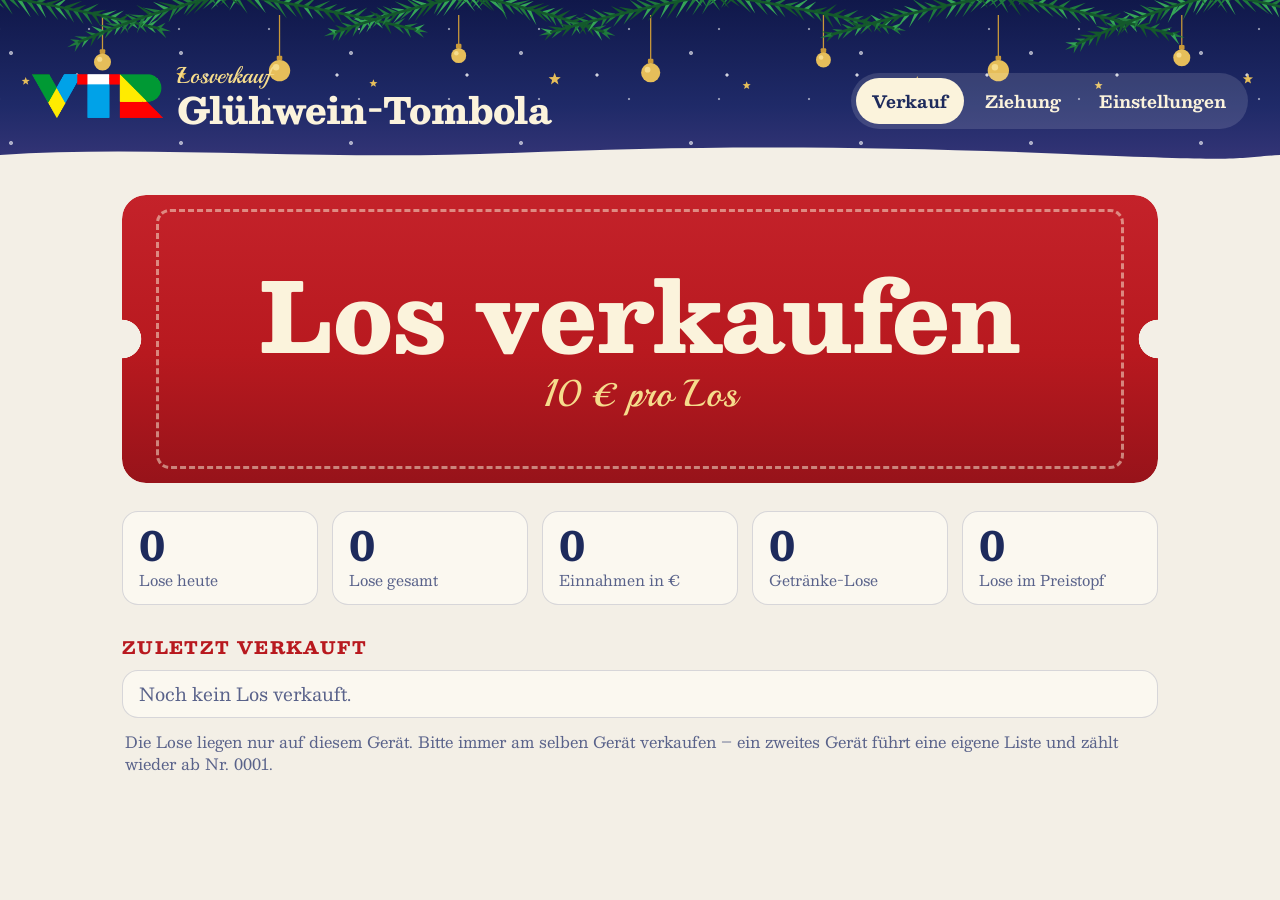
==== commit 96ea405b: "Nur noch zwei Los-Arten: Getränk oder Preistopf - Getränke-Los: Glühwein oder Schnaitl Bier, ein Bil" ====
--- a/index.html
+++ b/index.html
@@ -7,6 +7,11 @@
 <meta name="robots" content="noindex">
 <title>Tombola – Stand</title>
 <link rel="manifest" href="manifest.json">
+<link rel="icon" href="motive/icon-192.png" type="image/png">
+<link rel="apple-touch-icon" href="motive/apple-touch-icon.png">
+<meta name="apple-mobile-web-app-title" content="Tombola">
+<link rel="preload" href="fonts/Besley-VF.ttf" as="font" type="font/ttf" crossorigin>
+<link rel="preload" href="fonts/Playball-Regular.ttf" as="font" type="font/ttf" crossorigin>
 <link rel="stylesheet" href="stil.css">
 </head>
 <body class="stand">
@@ -20,9 +25,9 @@
     </div>
   </div>
   <nav class="reiter" role="tablist" aria-label="Bereiche">
-    <button role="tab" data-ansicht="verkauf" aria-selected="true">Verkauf</button>
-    <button role="tab" data-ansicht="ziehung" aria-selected="false">Ziehung</button>
-    <button role="tab" data-ansicht="einstellungen" aria-selected="false">Einstellungen</button>
+    <button role="tab" id="reiter-verkauf" aria-controls="verkauf" data-ansicht="verkauf" aria-selected="true">Verkauf</button>
+    <button role="tab" id="reiter-ziehung" aria-controls="ziehung" data-ansicht="ziehung" aria-selected="false" tabindex="-1">Ziehung</button>
+    <button role="tab" id="reiter-einstellungen" aria-controls="einstellungen" data-ansicht="einstellungen" aria-selected="false" tabindex="-1">Einstellungen</button>
   </nav>
 </header>
 
@@ -30,7 +35,8 @@
   <span id="testHinweisText"></span>
 </div>
 <div class="hinweis warn" id="speicherWarnung" hidden>
-  <span>Dieses Gerät speichert gerade nichts. Verkaufte Lose gehen beim Schließen verloren – bitte den privaten Modus beenden.</span>
+  <span>Dieses Gerät kann gerade nicht speichern (Speicher voll oder privater Modus). Neue Lose gehen beim Schließen verloren – bitte jetzt sichern und an diesem Gerät nicht weiterverkaufen.</span>
+  <button class="knopf" data-aktion="sichern">Jetzt sichern</button>
 </div>
 <div class="hinweis" id="sicherungHinweis" hidden>
   <span id="sicherungText"></span>
@@ -45,7 +51,7 @@
 
 <main>
   <!-- ======================================================= Verkauf -->
-  <section id="verkauf">
+  <section id="verkauf" role="tabpanel" aria-labelledby="reiter-verkauf">
     <button class="verkauf-knopf" id="verkaufen">
       <span class="block">Los verkaufen</span>
       <span class="preis" id="preisText"></span>
@@ -55,21 +61,19 @@
       <div class="zahl"><b class="ziffern" id="zHeute">0</b><span>Lose heute</span></div>
       <div class="zahl"><b class="ziffern" id="zGesamt">0</b><span>Lose gesamt</span></div>
       <div class="zahl"><b class="ziffern" id="zEinnahmen">0</b><span>Einnahmen in €</span></div>
-      <div class="zahl"><b class="ziffern" id="zGluehwein">0</b><span>Glühwein gewonnen</span></div>
-      <div class="zahl"><b class="ziffern" id="zBier">0</b><span>Schnaitl gewonnen</span></div>
-    </div>
-
-    <h2>Lose in den Töpfen</h2>
-    <ul class="liste" id="topfListe"></ul>
+      <div class="zahl"><b class="ziffern" id="zGetraenk">0</b><span>Getränke-Lose</span></div>
+      <div class="zahl"><b class="ziffern" id="zTopf">0</b><span>Lose im Preistopf</span></div>
+    </div>
 
     <h2>Zuletzt verkauft</h2>
+    <p class="klein-text" id="letzteHinweis" hidden>Ein Los antippen zeigt seinen QR-Code noch einmal – zum Beispiel, wenn der Kunde noch nicht gescannt hat.</p>
     <ul class="liste" id="letzte"></ul>
     <p class="klein-text nur-hier" id="nurHier"></p>
   </section>
 
   <!-- ======================================================= Ziehung -->
-  <section id="ziehung" hidden>
-    <p class="text">Jeder Topf wird für sich gezogen. Ein gezogenes Los kann nicht noch einmal gewinnen.</p>
+  <section id="ziehung" role="tabpanel" aria-labelledby="reiter-ziehung" hidden>
+    <p class="text">Alle Preise werden aus dem einen Preistopf gezogen, einer nach dem anderen. Ein gezogenes Los kann nicht noch einmal gewinnen.</p>
     <p class="text">Beim Ziehen rollen die Zahlen mit Trommelwirbel, bis ihr „Aufdecken“ antippt. Für die Übertragung das Gerät an die Lautsprecherbox hängen und vorher den Ton prüfen.</p>
     <div class="zeile"><button class="knopf" id="tonTest">Ton testen</button></div>
     <div id="geraeteKasten" hidden>
@@ -77,45 +81,43 @@
       <p class="text">Vor der Ziehung sollen alle Geräte ihre Lose abgegeben haben. Ein Gerät, das sich länger nicht gemeldet hat, bitte kurz mit Empfang öffnen.</p>
       <ul class="liste" id="geraeteListe"></ul>
     </div>
-    <h2>Töpfe</h2>
+    <h2>Preise ziehen</h2>
+    <p class="text" id="topfStand" role="status"></p>
     <div class="toepfe" id="toepfe"></div>
 
     <h2>Gewinnnummern veröffentlichen</h2>
-    <p class="text">Nach der Ziehung die Datei <b>gewinner.json</b> herunterladen und dort hochladen, wo die Los-Seite liegt – sie ersetzt die vorhandene Datei gleichen Namens. Danach sieht jeder auf seinem Los, ob es gezogen wurde.</p>
+    <p class="text">Damit jedes Los nach der Ziehung selbst anzeigt, ob es gezogen wurde: die Gewinnnummern herunterladen und im Internet neben der Los-Seite hochladen. Die Datei heißt <b>gewinner.json</b> und ersetzt die vorhandene gleichen Namens.</p>
     <div class="zeile">
       <label class="feld">Abholung (steht beim Gewinner am Los)
         <input class="breit" id="abholfrist" placeholder="z. B. bis 6. Jänner am Stand">
       </label>
-      <button class="knopf" id="gewinnerLaden">gewinner.json herunterladen</button>
+      <button class="knopf" id="gewinnerLaden">Gewinnnummern herunterladen</button>
     </div>
 
     <h2>Los prüfen</h2>
-    <p class="text">Bei der Abholung Losnummer und Prüfcode vom Handy des Gewinners eintippen.</p>
+    <p class="text">Bei der Abholung Losnummer und Prüfcode vom Handy eintippen – auch bei einem Getränke-Los, wenn jemand später damit kommt. Die Anzeige am Kundenhandy allein ist kein Beweis.</p>
     <form class="zeile" id="pruefForm">
       <label class="feld">Losnummer <input class="kurz" id="pruefNr" inputmode="numeric" autocomplete="off"></label>
       <label class="feld">Prüfcode <input class="kurz" id="pruefCode" autocomplete="off" autocapitalize="characters" maxlength="4"></label>
       <button class="knopf" type="submit">Prüfen</button>
     </form>
     <div class="ergebnis-zeile" id="pruefErgebnis" hidden role="status"></div>
+    <div class="zeile"><button class="knopf rot" id="pruefAus" hidden>Als ausgegeben vermerken</button></div>
   </section>
 
   <!-- ================================================= Einstellungen -->
-  <section id="einstellungen" hidden>
-    <h2>Lospreis und Quoten</h2>
+  <section id="einstellungen" role="tabpanel" aria-labelledby="reiter-einstellungen" hidden>
+    <h2>Lospreis und Quote</h2>
+    <p class="text">Es gibt zwei Arten von Losen: ein Getränk (Glühwein oder Schnaitl Bier) oder ein Los im Preistopf für die Ziehung.</p>
     <div class="zeile">
       <label class="feld">Preis pro Los (€) <input class="kurz" id="fPreis" type="number" min="0" step="0.5" inputmode="decimal"></label>
-      <label class="feld">Glühwein (%) <input class="kurz" id="fGluehwein" type="number" min="0" max="100" step="1" inputmode="numeric"></label>
-      <label class="feld">Schnaitl (%) <input class="kurz" id="fBier" type="number" min="0" max="100" step="1" inputmode="numeric"></label>
-      <label class="feld">Topf-Los (%) <input class="kurz" id="fTopf" type="number" min="0" max="100" step="1" inputmode="numeric"></label>
-    </div>
-    <p class="text" id="nietenText"></p>
-
-    <h2>Töpfe</h2>
-    <table class="tabelle">
-      <thead><tr><th>Preis</th><th class="r">Gewicht</th><th class="r">Chance pro Los</th></tr></thead>
-      <tbody id="gewichte"></tbody>
-    </table>
-    <p class="text matt">Ein höheres Gewicht schickt mehr Lose in diesen Topf. Gewicht 0 nimmt den Topf heraus.</p>
+      <label class="feld">Getränke-Lose (%) <input class="kurz" id="fGetraenk" type="number" min="0" max="100" step="1" inputmode="numeric"></label>
+    </div>
+    <p class="text" id="quoteText"></p>
+
+    <h2>Im Preistopf</h2>
+    <p class="text">Diese Preise werden bei der Ziehung aus dem Preistopf gezogen:</p>
+    <ul class="liste" id="preisListe"></ul>
 
     <h2>Adresse der Los-Seite</h2>
     <p class="text">Diese Adresse steckt im QR-Code. Leer lassen, wenn die Los-Seite neben dieser App liegt.</p>
@@ -127,7 +129,7 @@
     <h2>Mehrere Geräte</h2>
     <p class="text" id="listeText"></p>
     <div class="zeile" id="listeNeu" hidden>
-      <button class="knopf" id="listeAnlegen">Gemeinsame Liste anlegen</button>
+      <button class="knopf" id="listeAnlegen">Mit mehreren Geräten verkaufen</button>
     </div>
     <form class="zeile" id="listeBeitreten" hidden>
       <label class="feld">Team-Code eines anderen Geräts
@@ -137,6 +139,7 @@
     </form>
     <div class="zeile" id="listeDabei" hidden>
       <button class="knopf" id="geraetHinzu">Gerät hinzufügen</button>
+      <button class="knopf" id="verwalten">Verwalten (Admin)</button>
       <button class="knopf leise" id="listeVerlassen">Gemeinsame Liste verlassen</button>
     </div>
 
@@ -150,7 +153,9 @@
 
     <h2>Neu anfangen</h2>
     <p class="text" id="loeschenText"></p>
-    <div class="zeile"><button class="knopf" id="allesLoeschen">Alle Lose löschen</button></div>
+    <div class="zeile"><button class="knopf gefahr" id="allesLoeschen">Alle Lose löschen</button></div>
+    <p class="text">„Dieses Gerät zurücksetzen“ macht nur dieses eine Gerät wieder leer: Es löscht hier die Lose und die Ziehung und löst das Gerät von der gemeinsamen Liste. Die gemeinsame Liste und die anderen Geräte bleiben, wie sie sind. Die Einstellungen bleiben.</p>
+    <div class="zeile"><button class="knopf gefahr" id="geraetZurueck">Dieses Gerät zurücksetzen</button></div>
   </section>
 </main>
 
@@ -167,6 +172,7 @@
       <button class="verdeckt" id="dErgebnis"></button>
       <div class="zeile">
         <button class="knopf leise" id="dStorno">Storno</button>
+        <button class="knopf" id="dAus" hidden>Ausgegeben</button>
         <button class="knopf rot" id="dFertig">Fertig</button>
       </div>
     </div>
@@ -216,6 +222,33 @@
   </form>
 </dialog>
 
+<!-- Admin-Bereich der gemeinsamen Liste: Geräte entfernen, Team-Code erneuern -->
+<dialog id="adminDialog" aria-labelledby="adminTitel">
+  <div class="frage admin">
+    <div class="block" id="adminTitel">Gemeinsame Liste verwalten</div>
+    <p class="klein-text">Ein entferntes Gerät kann nichts mehr abgeben oder abholen. Was es schon abgegeben hat, bleibt in der Liste. Mit jedem Entfernen wird auch der Team-Code erneuert.</p>
+    <ul class="liste" id="adminListe"></ul>
+    <div class="zeile">
+      <button class="knopf" id="adminCode">Team-Code erneuern</button>
+      <button class="knopf rot" id="adminFertig">Fertig</button>
+    </div>
+  </div>
+</dialog>
+
+<!-- Neue gemeinsame Liste: Anlege-Passwort des Vereins -->
+<dialog id="passwortDialog">
+  <form method="dialog" class="frage">
+    <p id="passwortText"></p>
+    <label class="feld">Anlege-Passwort
+      <input class="breit" id="passwortFeld" type="password" autocomplete="off" autocapitalize="none" spellcheck="false">
+    </label>
+    <div class="zeile">
+      <button class="knopf" value="nein" id="passwortNein" formnovalidate>Abbrechen</button>
+      <button class="knopf rot" value="ja" id="passwortJa">Weiter</button>
+    </div>
+  </form>
+</dialog>
+
 <!-- Rückfrage -->
 <dialog id="frageDialog">
   <form method="dialog" class="frage">
--- a/stil.css
+++ b/stil.css
@@ -48,12 +48,21 @@
   border: 2px solid var(--f-nacht); border-radius: 12px;
   background: var(--f-papier); color: var(--f-nacht);
   font-weight: 700; font-size: 1em;
-  cursor: pointer; touch-action: manipulation;
+  cursor: pointer; touch-action: manipulation; transition: transform 0.12s, filter 0.12s;
   transition: transform 0.06s, filter 0.06s;
 }
 .knopf:active:not(:disabled) { transform: translateY(2px); filter: brightness(0.92); }
 .knopf:disabled { opacity: 0.45; cursor: default; }
-.knopf:focus-visible, .reiter button:focus-visible, input:focus-visible { outline: 3px solid var(--f-fokus); outline-offset: 3px; }
+/* Wer mit Tastatur bedient, sieht an jedem Knopf, Link und Feld, wo er gerade steht. */
+button:focus-visible, a:focus-visible, input:focus-visible, canvas:focus-visible { outline: 3px solid var(--f-fokus); outline-offset: 3px; }
+.knopf.gefahr { border-color: var(--f-rot); color: var(--f-rot); }
+/* Mit Maus oder Trackpad antwortet jeder Knopf auf den Zeiger. */
+@media (hover: hover) {
+  .knopf:hover:not(:disabled) { transform: translateY(-1px); filter: brightness(0.96); }
+  .reiter button:hover:not([aria-selected="true"]) { background: rgba(251, 243, 220, 0.16); }
+  .verkauf-knopf:hover { filter: brightness(1.06); }
+  .liste .eintrag:hover { background: rgba(29, 42, 92, 0.05); }
+}
 .knopf.rot { background: var(--f-rot); border-color: var(--f-rot); color: var(--f-creme-hell); }
 .knopf.leise { min-height: 44px; border-width: 1.5px; border-color: rgba(29, 42, 92, 0.4); background: transparent; font-weight: 600; }
 
@@ -63,7 +72,7 @@
 .stand .kopf {
   position: relative;
   display: flex; flex-wrap: wrap; align-items: flex-end; justify-content: space-between; gap: 14px 24px;
-  padding: 64px clamp(16px, 3vw, 32px) 34px;
+  padding: calc(64px + env(safe-area-inset-top)) max(clamp(16px, 3vw, 32px), env(safe-area-inset-right)) 34px max(clamp(16px, 3vw, 32px), env(safe-area-inset-left));
   color: var(--f-creme-hell);
   background:
     url("motive/girlande.svg") top center / max(100%, 900px) auto no-repeat,
@@ -97,13 +106,16 @@
 }
 
 .hinweis {
-  margin: 16px clamp(16px, 3vw, 32px) 0; padding: 12px 16px;
+  margin: 16px max(clamp(16px, 3vw, 32px), env(safe-area-inset-right)) 0 max(clamp(16px, 3vw, 32px), env(safe-area-inset-left)); padding: 12px 16px;
   border: 1.5px solid var(--f-linie); border-left: 8px solid var(--f-gold); border-radius: 14px; background: var(--f-papier);
   display: flex; flex-wrap: wrap; align-items: center; justify-content: space-between; gap: 10px 20px;
 }
 .hinweis.warn { border-left-color: var(--f-rot); }
 
-.stand main { padding: clamp(16px, 3vw, 32px); max-width: 1100px; margin: 0 auto; }
+.stand main {
+  padding: clamp(16px, 3vw, 32px) max(clamp(16px, 3vw, 32px), env(safe-area-inset-right)) calc(clamp(16px, 3vw, 32px) + env(safe-area-inset-bottom)) max(clamp(16px, 3vw, 32px), env(safe-area-inset-left));
+  max-width: 1100px; margin: 0 auto;
+}
 .stand h2 { font-size: 0.95em; font-weight: 800; text-transform: uppercase; letter-spacing: 0.08em; color: var(--f-rot); margin: 30px 0 10px; }
 .stand p.text { max-width: 62ch; margin: 8px 0; }
 
@@ -136,6 +148,13 @@
 .liste li { display: flex; align-items: center; justify-content: space-between; gap: 12px; padding: 10px 16px; }
 .liste li + li { border-top: 1px solid var(--f-linie); }
 .liste .leer { color: var(--f-matt); }
+.liste li:has(> .eintrag) { padding: 0; }
+.liste .eintrag {
+  display: flex; align-items: center; justify-content: space-between; gap: 12px; width: 100%; min-height: 48px; padding: 10px 16px;
+  border: 0; background: none; color: inherit; font: inherit; text-align: left; cursor: pointer; touch-action: manipulation;
+}
+.liste .eintrag::after { content: "›"; font-size: 1.3em; line-height: 1; color: var(--f-matt); }
+.liste .eintrag:focus-visible { outline-offset: -4px; }
 .liste .storno { text-decoration: line-through; color: var(--f-matt); }
 .liste .nr { font-weight: 800; min-width: 5.2em; }
 .liste .zeit { color: var(--f-matt); min-width: 3.6em; }
@@ -188,7 +207,7 @@
 .qr-seite .block { font-size: clamp(28px, 4.2vw, 42px); color: var(--f-rot); }
 .qr { width: min(100%, 52vh, 420px); aspect-ratio: 1; padding: 10px; border: 1.5px solid var(--f-linie); border-radius: 16px; background: #fff; }
 .qr svg { display: block; width: 100%; height: 100%; }
-.link-zeile { font-size: 0.66em; color: var(--f-matt); word-break: break-all; max-width: 34em; }
+.link-zeile { font-size: 0.76em; color: var(--f-matt); word-break: break-all; max-width: 34em; }
 .seller-seite { display: flex; flex-direction: column; gap: 14px; }
 .losnummer { font-size: 1.05em; }
 .losnummer b { font-weight: 800; font-size: 50px; line-height: 1.05; display: block; }
@@ -200,14 +219,13 @@
   outline: 2.5px dashed rgba(29, 42, 92, 0.5); outline-offset: -10px;
   cursor: pointer; touch-action: manipulation; font-weight: 800; font-size: 1.15em;
 }
-.verdeckt small { font-weight: 600; font-size: 0.72em; }
+.verdeckt small { font-weight: 600; font-size: 0.8em; }
 .verdeckt .block { font-size: clamp(26px, 3.6vw, 40px); }
 .verdeckt.offen { outline: 0; cursor: default; font-size: 1em; background: #E6E0D1; box-shadow: inset 0 0 0 3px rgba(29, 42, 92, 0.14); }
 .verdeckt.offen .block { color: var(--f-rot); }
 .verdeckt.offen.gewinn { box-shadow: none; color: var(--f-creme-hell); background: linear-gradient(180deg, #131B50, #2B3076); }
 .verdeckt.offen.gewinn .block { color: var(--f-gold-hell); }
-.verdeckt.offen[data-art="gluehwein"] { background: linear-gradient(180deg, #C4222A, var(--f-rot-tief)); }
-.verdeckt.offen[data-art="bier"] { background: linear-gradient(180deg, #22843F, var(--f-tanne-tief)); }
+.verdeckt.offen[data-art="getraenk"] { background: linear-gradient(100deg, #C4222A, var(--f-rot-tief) 48%, var(--f-tanne-tief) 52%, #22843F); }
 .seller-seite .zeile { margin: 0; }
 .seller-seite .zeile .knopf.rot { flex: 1; }
 
@@ -218,7 +236,7 @@
 body.los {
   position: relative; overflow-x: hidden;
   display: flex; flex-direction: column; align-items: center;
-  padding: 0 14px 48px;
+  padding: env(safe-area-inset-top) max(14px, env(safe-area-inset-right)) calc(48px + env(safe-area-inset-bottom)) max(14px, env(safe-area-inset-left));
   background: none; color: var(--f-creme-hell);
   font-size: 17px;
 }
@@ -249,7 +267,7 @@
 .los-kopf .schwung { color: var(--f-gold-hell); font-size: 27px; line-height: 1; }
 /* Der Titel soll in eine Zeile passen: Die Schrift ist rund 10,4-mal so breit wie hoch. */
 .los-kopf h1 { font-size: min(38px, calc((100vw - 44px) / 10.4)); letter-spacing: -0.02em; white-space: nowrap; color: var(--f-creme-hell); margin-top: 6px; }
-.los-kopf .verein { display: flex; flex-wrap: wrap; align-items: center; justify-content: space-between; gap: 8px 10px; margin-top: 10px; font-weight: 600; font-size: 13px; color: var(--f-creme-hell); }
+.los-kopf .verein { display: flex; flex-wrap: wrap; align-items: center; justify-content: space-between; gap: 8px 10px; margin-top: 10px; font-weight: 600; font-size: 14px; color: var(--f-creme-hell); }
 .los-kopf .logo { display: block; height: 32px; width: auto; }
 
 .los .karte { width: min(100%, 430px); border-radius: 20px; background: var(--f-creme); color: var(--f-nacht); overflow: hidden; }
@@ -279,7 +297,7 @@
 .rubbelfeld canvas { position: absolute; inset: 0; z-index: 2; width: 100%; height: 100%; touch-action: none; cursor: grab; transition: opacity 0.45s, transform 0.45s; }
 .rubbelfeld canvas.weg { opacity: 0; transform: scale(1.18); pointer-events: none; }
 
-/* Das Ergebnis unter der Rubbelschicht. data-art: imTopf · gewonnen · gluehwein · bier · niete · nichtGezogen */
+/* Das Ergebnis unter der Rubbelschicht. data-art: getraenk · imTopf · gewonnen · nichtGezogen */
 .ergebnis {
   position: absolute; inset: 0; display: flex; flex-direction: column; align-items: center; justify-content: center; gap: 10px;
   padding: 16px; text-align: center;
@@ -293,14 +311,21 @@
 .ergebnis .gross.lang { font-size: clamp(19px, 6.2vw, 27px); }
 .ergebnis .klein { font-weight: 600; font-size: 0.95em; }
 
-.ergebnis[data-art="gluehwein"] { background: linear-gradient(180deg, #C4222A, var(--f-rot-tief)); }
-.ergebnis[data-art="gluehwein"] .motiv { width: 44%; height: 44%; }
-
-.ergebnis[data-art="bier"] { flex-direction: row; gap: 14px; padding: 16px 18px; text-align: left; background: linear-gradient(180deg, #22843F, var(--f-tanne-tief)); }
-.ergebnis[data-art="bier"] .motiv { flex: none; width: 34%; height: 90%; padding: 12px 8px 8px; border-radius: 999px 999px 16px 16px; background: #F8F3E7; }
-.ergebnis[data-art="bier"] .motiv img { display: block; width: 100%; height: 100%; object-fit: contain; mix-blend-mode: multiply; }
-.ergebnis[data-art="bier"] .worte { align-items: flex-start; min-width: 0; }
-.ergebnis[data-art="bier"] .gross { font-size: clamp(22px, 7.4vw, 32px); }
+/* Getränke-Los: ein Bild mit beiden Getränken – links das Häferl Glühwein auf Rot, rechts die Flasche Schnaitl auf Grün. */
+.ergebnis[data-art="getraenk"] { gap: 0; padding: 0; justify-content: flex-start; background: #131B50; }
+.ergebnis[data-art="getraenk"] .motiv { position: relative; flex: 1 1 0; min-height: 0; width: 100%; height: auto; display: flex; }
+.ergebnis[data-art="getraenk"] .halb { flex: 1 1 0; min-width: 0; display: flex; align-items: center; justify-content: center; }
+.ergebnis[data-art="getraenk"] .tasse { padding: 12px 18px 12px 12px; background: linear-gradient(180deg, #C4222A, var(--f-rot-tief)); }
+.ergebnis[data-art="getraenk"] .flasche { padding: 10px 10px 10px 16px; background: linear-gradient(180deg, #22843F, var(--f-tanne-tief)); }
+.ergebnis[data-art="getraenk"] .pille { display: block; height: 100%; aspect-ratio: 1 / 2.6; padding: 10px 7px 7px; border-radius: 999px 999px 14px 14px; background: #F8F3E7; transform-origin: 50% 85%; }
+.ergebnis[data-art="getraenk"] .pille img { display: block; width: 100%; height: 100%; object-fit: contain; mix-blend-mode: multiply; }
+.ergebnis[data-art="getraenk"] .oder {
+  position: absolute; left: 50%; top: 50%; z-index: 1; transform: translate(-50%, -50%);
+  display: grid; place-items: center; width: 46px; height: 46px; border-radius: 50%;
+  background: var(--f-gold-hell); color: var(--f-nacht); font-weight: 800; font-size: 13px; box-shadow: 0 2px 8px rgba(0, 0, 0, 0.3);
+}
+.ergebnis[data-art="getraenk"] .worte { position: relative; z-index: 1; width: 100%; gap: 3px; padding: 10px 12px 13px; background: linear-gradient(180deg, #131B50, #2B3076); }
+.ergebnis[data-art="getraenk"] .gross { font-size: clamp(26px, 8.6vw, 38px); }
 
 .ergebnis[data-stufe="still"] { background: #E6E0D1; color: var(--f-nacht); box-shadow: inset 0 0 0 3px rgba(29, 42, 92, 0.14); border-radius: 16px; }
 .ergebnis[data-stufe="still"] .motiv { width: 62%; height: 36%; }
@@ -308,6 +333,11 @@
 
 .antippen { display: block; margin: -4px auto 12px; min-height: 44px; padding: 0 14px; border: 0; background: none; text-decoration: underline; text-underline-offset: 3px; color: rgba(29, 42, 92, 0.75); cursor: pointer; }
 .details { padding: 0 22px 20px; display: flex; flex-direction: column; gap: 10px; }
+/* Los im Preistopf: was es zu gewinnen gibt */
+.details .im-topf { border-left: 6px solid var(--f-gold); border-radius: 10px; padding: 10px 14px; background: #FBF8F0; font-size: 0.95em; }
+.details .im-topf p { font-weight: 700; }
+.details .preise { margin: 4px 0 0; padding-left: 1.2em; }
+.details .preise li + li { margin-top: 2px; }
 .details .merken { border-left: 6px solid var(--f-gold); border-radius: 10px; padding: 10px 14px; background: #FBF8F0; font-size: 0.95em; }
 .details a:not(.knopf) { color: var(--f-rot); font-weight: 700; overflow-wrap: anywhere; }
 .klein-text { font-size: 0.86em; color: var(--f-matt); }
@@ -316,7 +346,7 @@
 .kontakt h2 { font-size: 1.02em; font-weight: 800; line-height: 1.25; }
 .kontakt .knoepfe { display: flex; flex-wrap: wrap; gap: 8px; margin-top: 2px; }
 .kontakt .knopf { flex: 1 1 auto; min-height: 48px; text-decoration: none; font-size: 0.94em; }
-.kontakt small { font-size: 0.78em; line-height: 1.35; color: var(--f-matt); }
+.kontakt small { font-size: 0.84em; line-height: 1.35; color: var(--f-matt); }
 
 .fuss { border-top: 3px dashed rgba(29, 42, 92, 0.3); padding: 12px 22px 14px; display: flex; justify-content: space-between; gap: 12px; font-size: 0.9em; }
 .fuss b { letter-spacing: 0.14em; }
@@ -330,7 +360,7 @@
 /* ---------------------------------------------- Auftritt nach dem Rubbeln */
 /* .offen     = Ergebnis ist aufgedeckt (auch beim späteren Wiederöffnen): ruhige Dauerbewegung.
    .auftritt  = gerade eben aufgerubbelt: einmaliger Auftritt. Ausgelöst in los.js.
-   data-stufe = still (Niete) · klein (Glühwein) · gross (im Lostopf) · haupt (gezogen). */
+   data-stufe = still (nicht gezogen) · klein (Getränk) · gross (im Preistopf) · haupt (gezogen). */
 
 .ergebnis > * { position: relative; z-index: 1; }
 .ergebnis .gross, .ergebnis .motiv { will-change: transform; }
@@ -373,14 +403,14 @@
 .ergebnis.offen[data-stufe="haupt"]:not(.auftritt) .gross { animation: pulsieren 1.6s ease-in-out infinite; }
 .karte.wumms { animation: beben 0.55s 0.2s; }
 
-/* Glühwein und Schnaitl: Häferl oder Flasche prosten zu; Dampf steigt, Bläschen perlen */
+/* Getränk: Häferl und Flasche prosten einander zu; Dampf steigt, Bläschen perlen */
 .dampf { transform-box: fill-box; transform-origin: 50% 100%; }
 .dampf:nth-child(2) { animation-delay: -0.9s; }
 .dampf:nth-child(3) { animation-delay: -1.8s; }
 .ergebnis.offen .dampf { animation-name: dampfen; animation-duration: 2.7s; animation-timing-function: ease-in-out; animation-iteration-count: infinite; }
 .ergebnis[data-stufe="klein"] .motiv { transform-origin: 50% 85%; }
 .ergebnis .blasen { position: absolute; inset: 0; z-index: 0; display: none; }
-.ergebnis.offen[data-art="bier"] .blasen { display: block; }
+.ergebnis.offen[data-art="getraenk"] .blasen { display: block; }
 .blasen i { position: absolute; bottom: -14px; width: 10px; height: 10px; border: 2px solid rgba(255, 255, 255, 0.5); border-radius: 50%; opacity: 0; animation: perlen 3.4s ease-in infinite; }
 .blasen i:nth-child(1) { left: 50%; animation-delay: 0s; }
 .blasen i:nth-child(2) { left: 62%; animation-delay: -1.2s; width: 7px; height: 7px; }
@@ -388,7 +418,9 @@
 .blasen i:nth-child(4) { left: 86%; animation-delay: -0.6s; width: 6px; height: 6px; }
 .blasen i:nth-child(5) { left: 93%; animation-delay: -1.8s; }
 .blasen i:nth-child(6) { left: 56%; animation-delay: -2.9s; width: 6px; height: 6px; }
-.ergebnis.auftritt[data-stufe="klein"] .motiv { animation: prosten 1.3s ease-in-out; }
+.ergebnis[data-art="getraenk"] .tasse .bild { transform-origin: 50% 85%; }
+.ergebnis.auftritt[data-art="getraenk"] .tasse .bild { animation: prosten 1.3s ease-in-out; }
+.ergebnis.auftritt[data-art="getraenk"] .pille { animation: prosten 1.3s ease-in-out reverse; }
 .ergebnis.auftritt[data-stufe="klein"] .gross { animation: stempeln-leicht 0.6s ease-out 0.2s; }
 
 /* Niete: der Zweig wiegt sich, das Wort setzt sich mit einem kleinen Ruck */
@@ -517,3 +549,21 @@
 #ziehDialog .knopf:not(.rot) { background: transparent; color: var(--f-creme-hell); border-color: rgba(251, 243, 220, 0.7); }
 @keyframes ziehZittern { 0% { transform: translateY(-2px); } 50% { transform: translateY(2px); } 100% { transform: translateY(-2px); } }
 @keyframes ziehKnall { 0% { transform: scale(0.55); opacity: 0.3; } 100% { transform: scale(1); opacity: 1; } }
+
+/* ---------- Am Handy: Knöpfe und breite Felder über die ganze Breite ---------- */
+@media (max-width: 560px) {
+  .stand main .zeile > .knopf { flex: 1 1 100%; }
+  .stand main .zeile > .feld:has(input.breit) { flex: 1 1 100%; }
+  .stand main .feld input.breit { width: 100%; }
+  .frage .zeile > .knopf { flex: 1 1 0; }
+  .seller-seite .zeile > .knopf { flex: 1 1 0; }
+}
+
+/* Admin-Bereich der gemeinsamen Liste */
+.frage.admin { width: min(92vw, 620px); }
+.frage.admin .block { font-size: clamp(22px, 3.6vw, 30px); color: var(--f-rot); margin-bottom: 8px; }
+.frage.admin .klein-text { font-size: 0.9em; margin-bottom: 14px; }
+.frage.admin .liste { margin-bottom: 18px; }
+.frage.admin .liste li { display: flex; flex-wrap: wrap; align-items: center; gap: 4px 14px; }
+.frage.admin .liste .geraet { flex: 1 1 100%; font-weight: 700; }
+.frage.admin .liste .knopf { margin-left: auto; }
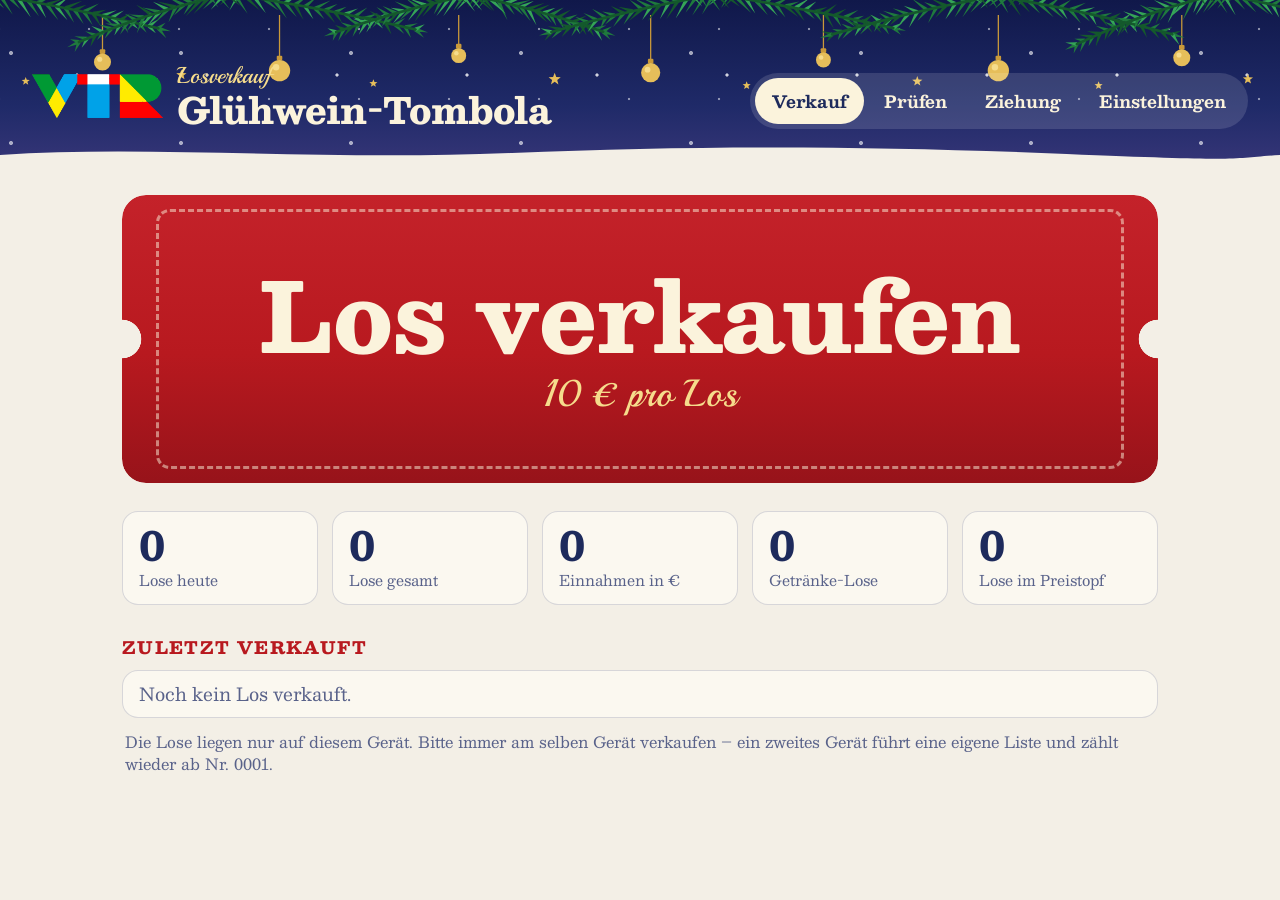
==== commit 412e2e60: "Gegencheck: Los am Stand-Handy scannen und als ausgegeben vermerken - Eigener Reiter „Prüfen“ in der" ====
--- a/index.html
+++ b/index.html
@@ -26,6 +26,7 @@
   </div>
   <nav class="reiter" role="tablist" aria-label="Bereiche">
     <button role="tab" id="reiter-verkauf" aria-controls="verkauf" data-ansicht="verkauf" aria-selected="true">Verkauf</button>
+    <button role="tab" id="reiter-pruefen" aria-controls="pruefen" data-ansicht="pruefen" aria-selected="false" tabindex="-1">Prüfen</button>
     <button role="tab" id="reiter-ziehung" aria-controls="ziehung" data-ansicht="ziehung" aria-selected="false" tabindex="-1">Ziehung</button>
     <button role="tab" id="reiter-einstellungen" aria-controls="einstellungen" data-ansicht="einstellungen" aria-selected="false" tabindex="-1">Einstellungen</button>
   </nav>
@@ -69,6 +70,20 @@
     <p class="klein-text" id="letzteHinweis" hidden>Ein Los antippen zeigt seinen QR-Code noch einmal – zum Beispiel, wenn der Kunde noch nicht gescannt hat.</p>
     <ul class="liste" id="letzte"></ul>
     <p class="klein-text nur-hier" id="nurHier"></p>
+  </section>
+
+  <!-- ==================================================== Los prüfen -->
+  <section id="pruefen" role="tabpanel" aria-labelledby="reiter-pruefen" hidden>
+    <h2>Los prüfen und ausgeben</h2>
+    <div class="ergebnis-zeile" id="pruefErgebnis" hidden role="status"></div>
+    <div class="zeile"><button class="knopf rot gross" id="pruefAus" hidden>Als ausgegeben vermerken</button></div>
+    <p class="text"><b>Am schnellsten:</b> mit der Kamera dieses Handys den QR-Code am Los des Kunden scannen und oben auf „Los prüfen und ausgeben“ tippen. <b>Oder</b> Losnummer und Prüfcode hier eintippen:</p>
+    <form class="zeile" id="pruefForm">
+      <label class="feld">Losnummer <input class="kurz" id="pruefNr" inputmode="numeric" autocomplete="off"></label>
+      <label class="feld">Prüfcode <input class="kurz" id="pruefCode" autocomplete="off" autocapitalize="characters" maxlength="4"></label>
+      <button class="knopf" type="submit">Prüfen</button>
+    </form>
+    <p class="text">Bevor ihr ein Getränk oder einen Preis hergebt: Los prüfen und als ausgegeben vermerken. Dann fällt auf, wenn dasselbe Los ein zweites Mal kommt – auch als weitergeschicktes Bild. Die Anzeige am Kundenhandy allein ist kein Beweis.</p>
   </section>
 
   <!-- ======================================================= Ziehung -->
@@ -93,16 +108,6 @@
       </label>
       <button class="knopf" id="gewinnerLaden">Gewinnnummern herunterladen</button>
     </div>
-
-    <h2>Los prüfen</h2>
-    <p class="text">Bei der Abholung Losnummer und Prüfcode vom Handy eintippen – auch bei einem Getränke-Los, wenn jemand später damit kommt. Die Anzeige am Kundenhandy allein ist kein Beweis.</p>
-    <form class="zeile" id="pruefForm">
-      <label class="feld">Losnummer <input class="kurz" id="pruefNr" inputmode="numeric" autocomplete="off"></label>
-      <label class="feld">Prüfcode <input class="kurz" id="pruefCode" autocomplete="off" autocapitalize="characters" maxlength="4"></label>
-      <button class="knopf" type="submit">Prüfen</button>
-    </form>
-    <div class="ergebnis-zeile" id="pruefErgebnis" hidden role="status"></div>
-    <div class="zeile"><button class="knopf rot" id="pruefAus" hidden>Als ausgegeben vermerken</button></div>
   </section>
 
   <!-- ================================================= Einstellungen -->
--- a/stil.css
+++ b/stil.css
@@ -182,6 +182,10 @@
 .ergebnis-zeile { margin-top: 8px; padding: 12px 16px; border: 1.5px solid var(--f-linie); border-left: 10px solid var(--f-matt); border-radius: 14px; background: var(--f-papier); font-weight: 700; }
 .ergebnis-zeile.gut { border-left-color: var(--f-tanne); }
 .ergebnis-zeile.schlecht { border-left-color: var(--f-rot); }
+#pruefen .ergebnis-zeile { font-size: 1.12em; margin-bottom: 12px; }
+#pruefen #pruefAus { flex: 1; margin-bottom: 14px; }
+#pruefen .ergebnis-zeile.schlecht { background: #FBE9E7; }
+#pruefen .ergebnis-zeile.gut { background: #E8F3EA; }
 
 .tabelle { width: 100%; max-width: 640px; border-collapse: collapse; }
 .tabelle th, .tabelle td { text-align: left; padding: 6px 10px 6px 0; }
@@ -347,6 +351,18 @@
 .kontakt .knoepfe { display: flex; flex-wrap: wrap; gap: 8px; margin-top: 2px; }
 .kontakt .knopf { flex: 1 1 auto; min-height: 48px; text-decoration: none; font-size: 0.94em; }
 .kontakt small { font-size: 0.84em; line-height: 1.35; color: var(--f-matt); }
+/* QR-Code am offenen Los: Der Stand scannt ihn, bevor er ein Getränk oder einen Preis ausgibt. */
+.kontakt.vorzeigen { align-items: center; text-align: center; gap: 10px; }
+.kontakt.vorzeigen .qr { width: 176px; padding: 8px; border-radius: 12px; }
+.kontakt.vorzeigen > div:last-child { display: flex; flex-direction: column; gap: 4px; }
+/* Nur auf Geräten des Stands: führt vom gescannten Los zur Prüfung in der Stand-App. */
+.stand-balken {
+  position: sticky; top: 0; z-index: 20; align-self: stretch; display: block;
+  margin: 0 calc(-1 * max(14px, env(safe-area-inset-right))) 0 calc(-1 * max(14px, env(safe-area-inset-left)));
+  padding: 14px 18px; background: var(--f-gold-hell); color: var(--f-nacht);
+  font-size: 1.05em; text-align: center; text-decoration: none; box-shadow: 0 2px 10px rgba(0, 0, 0, 0.35);
+}
+.stand-balken[hidden] { display: none; }
 
 .fuss { border-top: 3px dashed rgba(29, 42, 92, 0.3); padding: 12px 22px 14px; display: flex; justify-content: space-between; gap: 12px; font-size: 0.9em; }
 .fuss b { letter-spacing: 0.14em; }
